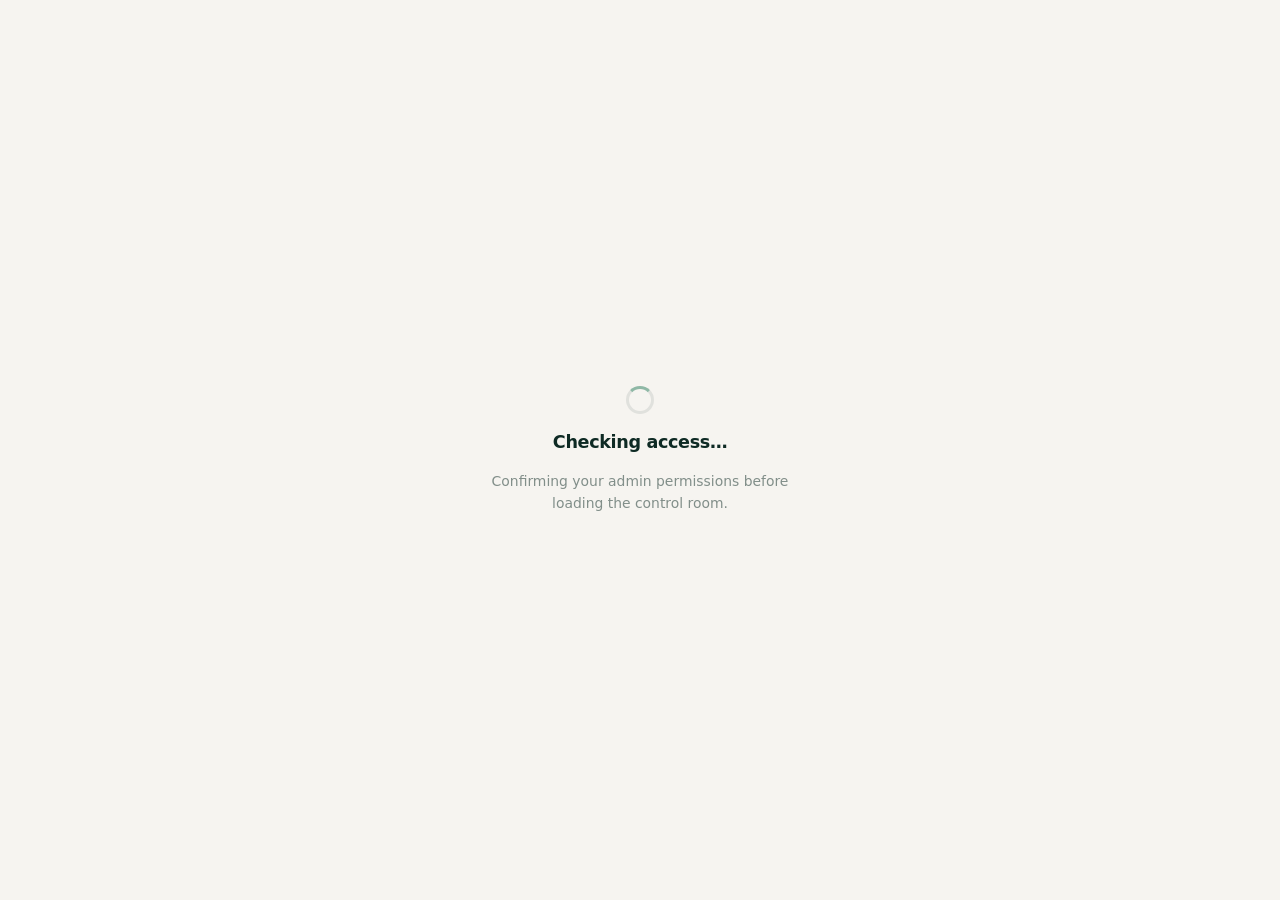
==== pages/admin.html @ 3459910d "Add files via upload" ====
<!DOCTYPE html>
<html lang="en">
<head>
<meta charset="UTF-8">
<meta name="viewport" content="width=device-width, initial-scale=1.0, viewport-fit=cover">
<title>Admin — Econovo Club</title>
<meta name="robots" content="noindex, nofollow">
<meta name="theme-color" content="#F4F7F2" id="themeColorMeta">

<link rel="preconnect" href="https://fonts.googleapis.com">
<link rel="preconnect" href="https://fonts.gstatic.com" crossorigin>
<link href="https://fonts.googleapis.com/css2?family=IBM+Plex+Mono:wght@400;500;600;700&family=IBM+Plex+Sans+Arabic:wght@400;500;600;700;800&display=swap" rel="stylesheet">

<link rel="stylesheet" href="../css/style.css">
<link rel="stylesheet" href="../css/components.css">
<script src="https://unpkg.com/lucide@latest"></script>
</head>
<body class="admin-body">

<style>
/* ══════════════════════════════════════════════
   ADMIN PORTAL — v1
   Extends the design tokens from style.css / components.css.
   Dials: VARIANCE 4 / MOTION 3 / DENSITY 5 — a control room,
   not a landing page. Clarity and speed of decision over flourish.
   ══════════════════════════════════════════════ */

:root {
    --nav-h: 60px;
    --side-w: 240px;
}

body.admin-body {
    font-family: var(--font);
    background: var(--bg-muted);
    color: var(--text);
    line-height: 1.6;
    -webkit-font-smoothing: antialiased;
}

/* ── Gate screens (loading / denied) ── */
.gate-screen {
    min-height: 100svh;
    display: flex; align-items: center; justify-content: center;
    flex-direction: column; gap: 14px; text-align: center; padding: 24px;
}
.gate-spinner {
    width: 28px; height: 28px; border: 3px solid var(--line);
    border-top-color: var(--sage); border-radius: 50%;
    animation: adminSpin .7s linear infinite;
}
@keyframes adminSpin { to { transform: rotate(360deg); } }
.gate-title { font-size: 1.1rem; font-weight: 800; letter-spacing: -.02em; }
.gate-sub { font-size: .87rem; color: var(--text-soft); max-width: 340px; }

/* ── Top bar ── */
.admin-topbar {
    position: fixed; top: 0; left: 0; right: 0; height: var(--nav-h);
    background: color-mix(in srgb, var(--bg) 90%, transparent);
    backdrop-filter: blur(18px) saturate(160%);
    -webkit-backdrop-filter: blur(18px) saturate(160%);
    border-bottom: 1px solid var(--line);
    display: flex; align-items: center; padding: 0 20px; gap: 16px;
    z-index: 500;
}
.admin-brand {
    display: flex; align-items: center; gap: 10px;
    font-weight: 800; font-size: .82rem; letter-spacing: .08em;
    text-transform: uppercase; color: var(--text); flex-shrink: 0;
}
.admin-brand img { width: 26px; height: 26px; border-radius: 6px; }
.admin-brand .tag {
    font-family: var(--font-mono); font-size: .58rem; font-weight: 700;
    background: var(--obsidian); color: var(--sage);
    padding: 2px 8px; border-radius: var(--r-pill); letter-spacing: .08em;
}
[data-theme="dark"] .admin-brand .tag { background: var(--sage); color: var(--obsidian); }

.admin-topbar-right { margin-left: auto; display: flex; align-items: center; gap: 8px; }
.back-to-site {
    font-size: .78rem; font-weight: 600; color: var(--text-soft);
    padding: 7px 13px; border: 1px solid var(--line); border-radius: var(--r-md);
    transition: background 150ms, border-color 150ms, color 150ms;
    display: inline-flex; align-items: center; gap: 6px;
}
.back-to-site:hover { background: var(--bg-raised); border-color: rgba(143,184,166,.4); color: var(--text); }
.back-to-site svg { width: 13px; height: 13px; }

.admin-who {
    display: flex; align-items: center; gap: 8px;
    font-size: .8rem; font-weight: 600; color: var(--text);
    padding: 5px 10px 5px 5px; border-radius: var(--r-pill);
    border: 1px solid var(--line);
}
.admin-who .av {
    width: 24px; height: 24px; border-radius: 50%;
    background: linear-gradient(135deg, var(--obsidian), #1a4035);
    color: var(--sage); display: flex; align-items: center; justify-content: center;
    font-size: .58rem; font-weight: 800; overflow: hidden; flex-shrink: 0;
}
.admin-who .av img { width: 100%; height: 100%; object-fit: cover; }

/* ── Layout ── */
.admin-shell {
    display: grid; grid-template-columns: var(--side-w) 1fr;
    min-height: 100vh; padding-top: var(--nav-h);
}
.admin-sidebar {
    position: sticky; top: var(--nav-h); height: calc(100vh - var(--nav-h));
    border-right: 1px solid var(--line);
    padding: 20px 12px; display: flex; flex-direction: column; gap: 2px;
    overflow-y: auto;
}
.admin-nav-label {
    font-family: var(--font-mono); font-size: .58rem; font-weight: 700;
    text-transform: uppercase; letter-spacing: .14em; color: var(--text-muted);
    padding: 14px 10px 6px;
}
.admin-nav-link {
    display: flex; align-items: center; gap: 10px;
    padding: 9px 10px; border-radius: var(--r-md);
    font-size: .84rem; font-weight: 500; color: var(--text-soft);
    cursor: pointer; transition: background 150ms, color 150ms; position: relative;
}
.admin-nav-link svg { width: 15px; height: 15px; flex-shrink: 0; stroke-width: 1.75; }
.admin-nav-link:hover { background: var(--bg-raised); color: var(--text); }
.admin-nav-link.active {
    background: linear-gradient(90deg, rgba(143,184,166,.18), rgba(143,184,166,.06));
    color: var(--obsidian); font-weight: 700;
    border: 1px solid rgba(143,184,166,.2);
}
[data-theme="dark"] .admin-nav-link.active { color: var(--sage); }
.admin-nav-link.active::before {
    content: ''; position: absolute; left: -1px; top: 4px; bottom: 4px;
    width: 3px; background: var(--sage); border-radius: 0 3px 3px 0;
}
.admin-nav-badge {
    margin-left: auto; background: #c94444; color: #fff;
    font-family: var(--font-mono); font-size: .58rem; font-weight: 700;
    padding: 1px 7px; border-radius: var(--r-pill); min-width: 18px; text-align: center;
}
.admin-nav-badge.zero { display: none; }

/* ── Main content ── */
.admin-main { padding: 28px 28px 60px; max-width: 1040px; }
.admin-view { display: none; }
.admin-view.active { display: block; animation: adminViewIn .2s ease-out; }
@keyframes adminViewIn { from { opacity: 0; transform: translateY(6px); } to { opacity: 1; transform: none; } }

.admin-hdr { margin-bottom: 22px; }
.admin-eyebrow {
    font-family: var(--font-mono); font-size: .6rem; font-weight: 700;
    text-transform: uppercase; letter-spacing: .14em; color: var(--sage);
    display: flex; align-items: center; gap: 8px; margin-bottom: 6px;
}
.admin-eyebrow::before { content: ''; width: 18px; height: 1.5px; background: var(--sage); border-radius: 2px; }
.admin-title { font-size: 1.5rem; font-weight: 800; letter-spacing: -.03em; margin-bottom: 4px; }
.admin-sub { font-size: .87rem; color: var(--text-soft); }

/* ── Stat cards ── */
.admin-stats-row {
    display: grid; grid-template-columns: repeat(4, 1fr); gap: 10px;
    margin-bottom: 24px;
}
.admin-stat-card {
    background: var(--bg-raised); border: 1px solid var(--line);
    border-radius: var(--r-lg); padding: 16px;
    box-shadow: var(--shadow-sm);
}
.admin-stat-num {
    font-family: var(--font-mono); font-size: 1.6rem; font-weight: 700;
    letter-spacing: -.03em; color: var(--text); line-height: 1;
}
.admin-stat-lbl {
    font-size: .72rem; color: var(--text-muted); margin-top: 6px;
    text-transform: uppercase; letter-spacing: .06em; font-weight: 600;
}

/* ── Member request cards ── */
.member-card {
    background: var(--bg-raised); border: 1px solid var(--line);
    border-radius: var(--r-lg); padding: 16px; margin-bottom: 10px;
    display: flex; align-items: center; gap: 14px;
    box-shadow: var(--shadow-sm);
    transition: box-shadow 200ms, border-color 200ms;
}
.member-card:hover { box-shadow: var(--shadow-md); border-color: rgba(143,184,166,.25); }
.member-av {
    width: 44px; height: 44px; border-radius: 12px; flex-shrink: 0;
    background: linear-gradient(135deg, var(--obsidian), #1a4035);
    color: var(--sage); display: flex; align-items: center; justify-content: center;
    font-size: .8rem; font-weight: 800; overflow: hidden;
}
.member-av img { width: 100%; height: 100%; object-fit: cover; }
.member-info { flex: 1; min-width: 0; }
.member-name { font-size: .92rem; font-weight: 700; letter-spacing: -.01em; }
.member-email { font-size: .76rem; color: var(--text-muted); font-family: var(--font-mono); }
.member-meta { font-size: .72rem; color: var(--text-soft); margin-top: 3px; }
.member-actions { display: flex; gap: 6px; flex-shrink: 0; }

.btn-approve, .btn-reject {
    display: inline-flex; align-items: center; gap: 5px;
    padding: 7px 14px; border-radius: var(--r-md);
    font-size: .78rem; font-weight: 700; cursor: pointer;
    transition: background 150ms, transform 150ms, box-shadow 150ms;
    border: 1px solid transparent;
}
.btn-approve svg, .btn-reject svg { width: 13px; height: 13px; }
.btn-approve { background: var(--obsidian); color: var(--sage); }
.btn-approve:hover { background: #0a1e1a; transform: translateY(-1px); box-shadow: 0 4px 14px rgba(14,42,36,.25); }
[data-theme="dark"] .btn-approve { background: var(--sage); color: var(--obsidian); }
.btn-reject { background: transparent; border-color: rgba(200,80,80,.3); color: #c94444; }
.btn-reject:hover { background: rgba(200,80,80,.07); }

.admin-empty {
    text-align: center; padding: 48px 20px;
    border: 1.5px dashed var(--line); border-radius: var(--r-lg);
    color: var(--text-muted); font-size: .86rem;
}
.admin-loading { display: flex; align-items: center; justify-content: center; gap: 10px; padding: 40px; color: var(--text-muted); font-size: .86rem; }

/* ── Composer for announcements/events ── */
.composer-panel {
    background: var(--bg-raised); border: 1px solid var(--line);
    border-radius: var(--r-lg); padding: 18px; margin-bottom: 22px;
    box-shadow: var(--shadow-sm);
}
.composer-panel-title { font-size: .95rem; font-weight: 700; margin-bottom: 14px; letter-spacing: -.01em; }
.form-row { margin-bottom: 12px; }
.form-row label {
    display: block; font-family: var(--font-mono); font-size: .6rem; font-weight: 700;
    text-transform: uppercase; letter-spacing: .1em; color: var(--text-muted); margin-bottom: 6px;
}
.form-row input, .form-row textarea, .form-row select {
    width: 100%; padding: 10px 13px; border: 1px solid var(--line);
    border-radius: var(--r-md); background: var(--bg-muted); color: var(--text);
    font-family: var(--font); font-size: .87rem; outline: none;
    transition: border-color 200ms, box-shadow 200ms, background 200ms;
}
.form-row input:focus, .form-row textarea:focus, .form-row select:focus {
    border-color: rgba(143,184,166,.5); background: var(--bg-raised);
    box-shadow: 0 0 0 3px rgba(143,184,166,.15);
}
.form-row textarea { resize: vertical; min-height: 90px; }
.form-grid-2 { display: grid; grid-template-columns: 1fr 1fr; gap: 12px; }
.form-actions { display: flex; justify-content: flex-end; gap: 8px; margin-top: 14px; }

.btn-publish-admin {
    display: inline-flex; align-items: center; gap: 7px;
    padding: 9px 20px; background: var(--obsidian); color: var(--sage);
    font-size: .84rem; font-weight: 700; border-radius: var(--r-md);
    border: none; cursor: pointer;
    transition: background 150ms, transform 150ms, box-shadow 150ms;
}
.btn-publish-admin:hover { background: #0a1e1a; transform: translateY(-1px); box-shadow: 0 6px 18px rgba(14,42,36,.25); }
[data-theme="dark"] .btn-publish-admin { background: var(--sage); color: var(--obsidian); }
.btn-publish-admin:disabled { opacity: .5; cursor: not-allowed; transform: none; box-shadow: none; }

/* ── List rows for existing announcements/events ── */
.admin-list-item {
    background: var(--bg-raised); border: 1px solid var(--line);
    border-radius: var(--r-lg); padding: 14px 16px; margin-bottom: 8px;
    display: flex; align-items: flex-start; gap: 12px;
}
.admin-list-body { flex: 1; min-width: 0; }
.admin-list-title { font-size: .88rem; font-weight: 700; margin-bottom: 3px; }
.admin-list-meta { font-size: .72rem; color: var(--text-muted); font-family: var(--font-mono); margin-bottom: 5px; }
.admin-list-text { font-size: .8rem; color: var(--text-soft); line-height: 1.5; }
.admin-list-actions { display: flex; gap: 4px; flex-shrink: 0; }
.icon-action-btn {
    width: 30px; height: 30px; border-radius: var(--r-md);
    display: flex; align-items: center; justify-content: center;
    background: none; border: 1px solid var(--line); color: var(--text-muted); cursor: pointer;
    transition: background 150ms, color 150ms, border-color 150ms;
}
.icon-action-btn:hover { background: var(--bg-muted); color: var(--text); }
.icon-action-btn.danger:hover { background: rgba(200,80,80,.08); color: #c94444; border-color: rgba(200,80,80,.3); }
.icon-action-btn svg { width: 13px; height: 13px; }
.status-pill {
    font-family: var(--font-mono); font-size: .58rem; font-weight: 700;
    padding: 2px 8px; border-radius: var(--r-pill); text-transform: uppercase; letter-spacing: .06em;
    flex-shrink: 0;
}
.status-pill.published { background: rgba(143,184,166,.15); color: var(--obsidian); border: 1px solid rgba(143,184,166,.25); }
[data-theme="dark"] .status-pill.published { color: var(--sage); }
.status-pill.draft { background: var(--bg-muted); color: var(--text-muted); border: 1px solid var(--line); }

/* ── Members table (all members view) ── */
.role-pill {
    font-family: var(--font-mono); font-size: .58rem; font-weight: 700;
    padding: 2px 8px; border-radius: var(--r-pill); text-transform: uppercase; letter-spacing: .06em;
}
.role-pill.admin { background: var(--obsidian); color: var(--sage); }
[data-theme="dark"] .role-pill.admin { background: var(--sage); color: var(--obsidian); }
.role-pill.member { background: var(--bg-muted); color: var(--text-soft); border: 1px solid var(--line); }

#toast {
    position: fixed; bottom: 24px; left: 50%; transform: translateX(-50%) translateY(12px);
    padding: 10px 20px; border-radius: 10px; font-size: .83rem; font-weight: 600;
    z-index: 9999; opacity: 0; transition: opacity .22s, transform .22s;
    pointer-events: none; max-width: 320px; text-align: center; color: #fff;
}

@media (max-width: 900px) {
    .admin-sidebar { display: none; }
    .admin-shell { grid-template-columns: 1fr; }
    .admin-stats-row { grid-template-columns: repeat(2, 1fr); }
    .form-grid-2 { grid-template-columns: 1fr; }
    .member-card { flex-wrap: wrap; }
}
</style>

<!-- ══════════════ GATE (shown until access is confirmed) ══════════════ -->
<div id="gate" class="gate-screen">
    <div class="gate-spinner"></div>
    <div class="gate-title">Checking access…</div>
    <div class="gate-sub">Confirming your admin permissions before loading the control room.</div>
</div>

<!-- ══════════════ ADMIN SHELL (hidden until gate passes) ══════════════ -->
<div id="adminApp" style="display:none;">

    <header class="admin-topbar">
        <div class="admin-brand">
            <img src="../assets/images/logo.png" alt="" onerror="this.style.display='none'">
            Econovo <span class="tag">ADMIN</span>
        </div>
        <div class="admin-topbar-right">
            <a href="../index.html" class="back-to-site">
                <svg viewBox="0 0 24 24" fill="none" stroke="currentColor" stroke-width="2"><path d="M19 12H5M12 19l-7-7 7-7"/></svg>
                Back to site
            </a>
            <div class="admin-who">
                <span class="av" id="whoAv">A</span>
                <span id="whoName">Admin</span>
            </div>
        </div>
    </header>

    <div class="admin-shell">
        <aside class="admin-sidebar">
            <div class="admin-nav-label">Moderation</div>
            <div class="admin-nav-link active" data-view="pending">
                <svg viewBox="0 0 24 24" fill="none" stroke="currentColor" stroke-width="1.75"><circle cx="12" cy="8" r="5"/><path d="M20 21a8 8 0 0 0-16 0"/></svg>
                Pending Members
                <span class="admin-nav-badge zero" id="pendingBadge">0</span>
            </div>
            <div class="admin-nav-link" data-view="members">
                <svg viewBox="0 0 24 24" fill="none" stroke="currentColor" stroke-width="1.75"><path d="M17 21v-2a4 4 0 0 0-4-4H5a4 4 0 0 0-4 4v2"/><circle cx="9" cy="7" r="4"/><path d="M23 21v-2a4 4 0 0 0-3-3.87M16 3.13a4 4 0 0 1 0 7.75"/></svg>
                All Members
            </div>

            <div class="admin-nav-label">Content</div>
            <div class="admin-nav-link" data-view="announcements">
                <svg viewBox="0 0 24 24" fill="none" stroke="currentColor" stroke-width="1.75"><path d="M3 11l18-5v12L3 14v-3z"/><path d="M11.6 16.8a3 3 0 1 1-5.8-1.6"/></svg>
                Announcements
            </div>
            <div class="admin-nav-link" data-view="events">
                <svg viewBox="0 0 24 24" fill="none" stroke="currentColor" stroke-width="1.75"><rect x="3" y="4" width="18" height="18" rx="2"/><path d="M16 2v4M8 2v4M3 10h18"/></svg>
                Events
            </div>

            <div class="admin-nav-label">System</div>
            <div class="admin-nav-link" data-view="log">
                <svg viewBox="0 0 24 24" fill="none" stroke="currentColor" stroke-width="1.75"><path d="M12 8v4l3 3"/><circle cx="12" cy="12" r="9"/></svg>
                Activity Log
            </div>
        </aside>

        <main class="admin-main">

            <!-- ═══ PENDING MEMBERS ═══ -->
            <section class="admin-view active" id="view-pending">
                <div class="admin-hdr">
                    <div class="admin-eyebrow">Moderation Queue</div>
                    <h1 class="admin-title">Pending Members</h1>
                    <p class="admin-sub">New sign-ups wait here until approved. Rejected accounts are signed out and cannot access the dashboard.</p>
                </div>
                <div id="pendingList"><div class="admin-loading">Loading…</div></div>
            </section>

            <!-- ═══ ALL MEMBERS ═══ -->
            <section class="admin-view" id="view-members">
                <div class="admin-hdr">
                    <div class="admin-eyebrow">Directory</div>
                    <h1 class="admin-title">All Members</h1>
                    <p class="admin-sub">Every approved member of Econovo Club.</p>
                </div>
                <div class="admin-stats-row" id="memberStats"></div>
                <div id="membersList"><div class="admin-loading">Loading…</div></div>
            </section>

            <!-- ═══ ANNOUNCEMENTS ═══ -->
            <section class="admin-view" id="view-announcements">
                <div class="admin-hdr">
                    <div class="admin-eyebrow">Publish</div>
                    <h1 class="admin-title">Announcements</h1>
                    <p class="admin-sub">Published announcements appear immediately in every member's dashboard.</p>
                </div>

                <div class="composer-panel">
                    <div class="composer-panel-title">New announcement</div>
                    <div class="form-row">
                        <label>Title</label>
                        <input type="text" id="annTitle" placeholder="e.g. Applications open for Fall workshops">
                    </div>
                    <div class="form-row">
                        <label>Body</label>
                        <textarea id="annBody" placeholder="Write the announcement…"></textarea>
                    </div>
                    <div class="form-grid-2">
                        <div class="form-row">
                            <label>Date label <span style="opacity:.6">(optional, e.g. "Aug 12")</span></label>
                            <input type="text" id="annDateLabel" placeholder="Aug 12">
                        </div>
                        <div class="form-row">
                            <label>Status</label>
                            <select id="annPublished">
                                <option value="true">Published — visible now</option>
                                <option value="false">Draft — hidden</option>
                            </select>
                        </div>
                    </div>
                    <div class="form-actions">
                        <button class="btn-publish-admin" id="btnPublishAnn">
                            <svg viewBox="0 0 24 24" width="14" height="14" fill="none" stroke="currentColor" stroke-width="2"><path d="M22 2 11 13M22 2l-7 20-4-9-9-4 20-7z"/></svg>
                            Publish
                        </button>
                    </div>
                </div>

                <div id="annList"><div class="admin-loading">Loading…</div></div>
            </section>

            <!-- ═══ EVENTS ═══ -->
            <section class="admin-view" id="view-events">
                <div class="admin-hdr">
                    <div class="admin-eyebrow">Publish</div>
                    <h1 class="admin-title">Events</h1>
                    <p class="admin-sub">Upcoming events appear on the dashboard and in the events widget automatically.</p>
                </div>

                <div class="composer-panel">
                    <div class="composer-panel-title">New event</div>
                    <div class="form-row">
                        <label>Title</label>
                        <input type="text" id="evTitle" placeholder="e.g. FinTech Speaker Night">
                    </div>
                    <div class="form-row">
                        <label>Description</label>
                        <textarea id="evDesc" placeholder="What is this event about?"></textarea>
                    </div>
                    <div class="form-grid-2">
                        <div class="form-row">
                            <label>Date &amp; time</label>
                            <input type="datetime-local" id="evDate">
                        </div>
                        <div class="form-row">
                            <label>Tag <span style="opacity:.6">(optional)</span></label>
                            <input type="text" id="evTag" placeholder="Workshop / Social / Talk">
                        </div>
                    </div>
                    <div class="form-actions">
                        <button class="btn-publish-admin" id="btnPublishEv">
                            <svg viewBox="0 0 24 24" width="14" height="14" fill="none" stroke="currentColor" stroke-width="2"><path d="M22 2 11 13M22 2l-7 20-4-9-9-4 20-7z"/></svg>
                            Publish
                        </button>
                    </div>
                </div>

                <div id="evList"><div class="admin-loading">Loading…</div></div>
            </section>

            <!-- ═══ ACTIVITY LOG ═══ -->
            <section class="admin-view" id="view-log">
                <div class="admin-hdr">
                    <div class="admin-eyebrow">Audit Trail</div>
                    <h1 class="admin-title">Activity Log</h1>
                    <p class="admin-sub">Every moderation action, who did it, and when.</p>
                </div>
                <div id="logList"><div class="admin-loading">Loading…</div></div>
            </section>

        </main>
    </div>
</div>

<div id="toast"></div>

<script src="../js/auth.js"></script>
<script src="../js/admin.js"></script>
</body>
</html>
---- css/style.css ----
/* ==========================================================================
   ECONOVO — style.css  v4
   Academic → Professional. Deep forest editorial with sage precision.
   Philosophy: whitespace earns meaning, typography commands hierarchy,
   elevation is tinted to the brand hue, motion follows spring physics.
   ========================================================================== */

:root {
    /* ── Brand palette (Brand Book exact) ── */
    --obsidian:    #0E2A24;
    --obsidian-2:  #163a32;
    --obsidian-3:  #0a1f1a;
    --ink:         #1F1F1F;
    --sage:        #8FB8A6;
    --sage-light:  #b8d4c8;
    --sage-dark:   #6a9e89;
    --sage-dim:    rgba(143,184,166,.10);
    --sage-glow:   rgba(143,184,166,.15);
    --chalk:       #F4F7F2;
    --chalk-2:     #F6F4F0;
    --white:       #FFFFFF;

    /* ── Semantic tokens ── */
    --bg:          var(--chalk);
    --bg-raised:   var(--white);
    --bg-muted:    var(--chalk-2);
    --bg-sunken:   var(--chalk-2);
    --text:        var(--obsidian);
    --text-soft:   rgba(14,42,36,.50);
    --text-muted:  rgba(14,42,36,.34);
    --line:        rgba(14,42,36,.09);
    --rule:        rgba(14,42,36,.09);
    --accent:      var(--sage);
    --brand:       var(--obsidian);
    --brand-dark:  var(--obsidian);

    /* Legacy aliases */
    --color-obsidian:  var(--obsidian);
    --color-sage:      var(--sage);
    --color-ink:       var(--ink);
    --color-ink-soft:  var(--text-soft);
    --color-line:      var(--line);
    --color-sage-dim:  var(--sage-dim);
    --brand-accent:    var(--sage);
    --gradient-primary: linear-gradient(155deg, var(--obsidian) 0%, #163a32 100%);
    --gradient-sage:    linear-gradient(135deg, var(--sage) 0%, var(--sage-light) 100%);

    /* ── Elevation — tinted to obsidian-green (not raw black) ── */
    --shadow-sm:    0 1px 3px rgba(14,42,36,.05), 0 1px 2px rgba(14,42,36,.03);
    --shadow-md:    0 4px 16px rgba(14,42,36,.07), 0 1px 4px rgba(14,42,36,.04);
    --shadow-hover: 0 10px 32px rgba(14,42,36,.10), 0 4px 10px rgba(14,42,36,.05);
    --shadow-lg:    0 20px 60px rgba(14,42,36,.12), 0 8px 20px rgba(14,42,36,.06);

    /* ── Type ── */
    --font-sans:    'Host Grotesk', system-ui, sans-serif;
    --font-ar:      'IBM Plex Sans Arabic', system-ui, sans-serif;
    --font-mono:    'IBM Plex Mono', ui-monospace, monospace;
    --font:         var(--font-sans);
    --font-current: var(--font-sans);

    /* ── Spacing (8-pt grid) ── */
    --s1:  .5rem;
    --s2:  1rem;
    --s3:  1.5rem;
    --s4:  2rem;
    --s5:  3rem;
    --s6:  4rem;
    --s7:  6rem;
    --s8:  8rem;

    --sp-4:.25rem; --sp-6:.375rem; --sp-8:var(--s1); --sp-12:.75rem;
    --sp-16:var(--s2); --sp-20:1.25rem; --sp-24:var(--s3);
    --sp-32:var(--s4); --sp-48:var(--s5); --sp-64:var(--s6);
    --sp-96:var(--s7); --sp-128:var(--s8);

    /* ── Motion — spring-physics easing (not generic ease-in-out) ── */
    --ease:         cubic-bezier(.4,0,.2,1);
    --ease-out:     cubic-bezier(0.16, 1, 0.3, 1);      /* fast-out spring */
    --ease-in:      cubic-bezier(.4,0,1,1);
    --ease-bounce:  cubic-bezier(.68,-.4,.27,1.35);
    --ease-spring:  cubic-bezier(.175,.885,.32,1.275);
    --t-fast:       150ms var(--ease-out);
    --t-base:       250ms var(--ease-out);
    --t-slow:       480ms var(--ease-out);
    --t-slower:     680ms var(--ease-out);

    /* ── Radius — consistent scale ── */
    --r-sm:   4px;
    --r-md:   8px;
    --r-lg:   12px;
    --r-xl:   16px;
    --r-pill: 9999px;
}

/* ── Dark mode ── */
[data-theme="dark"] {
    --bg:        #0e0e0e;
    --bg-raised: #161616;
    --bg-muted:  #121212;
    --bg-sunken: #101010;
    --text:      #E8EFE9;
    --text-soft: rgba(232,239,233,.52);
    --text-muted:rgba(232,239,233,.28);
    --line:      rgba(232,239,233,.08);
    --rule:      rgba(232,239,233,.08);
    --brand:     #0e0e0e;
    --brand-dark: #0e0e0e;
    --obsidian:  #0e0e0e;
    --obsidian-2:#0E2A24;
    --sage-dim:  rgba(143,184,166,.08);
    --sage-glow: rgba(143,184,166,.10);
    --gradient-primary: linear-gradient(155deg, #111 0%, #0E2A24 100%);
    --shadow-sm:    0 1px 3px rgba(0,0,0,.28), 0 1px 2px rgba(0,0,0,.18);
    --shadow-md:    0 4px 16px rgba(0,0,0,.34), 0 1px 4px rgba(0,0,0,.20);
    --shadow-hover: 0 10px 32px rgba(0,0,0,.42), 0 4px 10px rgba(0,0,0,.24);
    --shadow-lg:    0 20px 60px rgba(0,0,0,.50), 0 8px 20px rgba(0,0,0,.28);
}

/* ── Language ── */
[lang="en"] { --font: var(--font-sans); --font-current: var(--font-sans); direction: ltr; }
[lang="ar"] { --font: var(--font-ar);   --font-current: var(--font-ar);   direction: rtl; }

/* ── Reset ── */
*, *::before, *::after { box-sizing: border-box; margin: 0; padding: 0; }
html { scroll-behavior: smooth; font-size: 16px; }
body {
    font-family: var(--font);
    background: var(--bg);
    color: var(--text);
    line-height: 1.65;
    overflow-x: hidden;
    -webkit-font-smoothing: antialiased;
    -moz-osx-font-smoothing: grayscale;
    -webkit-tap-highlight-color: transparent;
    transition: background var(--t-base), color var(--t-base);
}
h1,h2,h3,h4,h5,h6 {
    line-height: 1.08;
    font-weight: 800;
    letter-spacing: -.03em;
    color: var(--text);
}
p { font-size: 1.0625rem; color: var(--text-soft); line-height: 1.72; }
a { text-decoration: none; color: inherit; transition: color var(--t-fast); }
ul, ol { list-style: none; }
button { border: none; background: none; font-family: inherit; cursor: pointer; color: inherit; }
img { max-width: 100%; display: block; }
::selection { background: var(--sage); color: var(--obsidian); }

/* ── Mono ── */
.mono, .stat-value, .eyebrow, .ledger-num {
    font-family: var(--font-mono);
    font-feature-settings: "tnum" 1;
}

/* ── Scrollbar — thin brand-tinted ── */
::-webkit-scrollbar { width: 5px; }
::-webkit-scrollbar-track { background: transparent; }
::-webkit-scrollbar-thumb { background: var(--line); border-radius: 4px; }
::-webkit-scrollbar-thumb:hover { background: rgba(143,184,166,.35); }

/* ════════════════════════════════════════════
   REVEAL SYSTEM — scroll-triggered entrances
   Spring physics, purposeful, brand-aligned.
   - fade + lift: content entering from below
   - fade only: subtle sections
   - stagger: grids of cards/items
   ════════════════════════════════════════════ */

/* Section header reveal */
.section-header.reveal {
    transform: translateY(22px);
    transition: opacity .6s var(--ease-out), transform .6s var(--ease-out), clip-path .7s var(--ease-out);
}

/* Fade only */
.reveal-fade {
    opacity: 0;
    transition: opacity .6s var(--ease-out);
}
.reveal-fade.active { opacity: 1; }

.delay-100 { transition-delay: .08s; }
.delay-200 { transition-delay: .16s; }
.delay-300 { transition-delay: .24s; }
.delay-400 { transition-delay: .32s; }

/* will-reveal */
.will-reveal {
    opacity: 0;
    transform: translateY(12px);
    transition: opacity .52s var(--ease-out), transform .52s var(--ease-out);
}
.will-reveal.revealed {
    opacity: 1;
    transform: translateY(0);
}

/* Stagger items */
.stagger-item {
    opacity: 0;
    transform: translateY(14px);
}
.stagger-item.in {
    opacity: 1;
    transform: translateY(0);
    transition: opacity .48s var(--ease-out), transform .48s var(--ease-out);
}

/* Safety net */
body:not(.js-ready) .reveal,
body:not(.js-ready) .will-reveal { animation: forceReveal 0s 2s forwards; }
@keyframes forceReveal { to { opacity: 1; transform: none; } }

/* ── Focus ── */
a:focus-visible, button:focus-visible,
input:focus-visible, select:focus-visible, textarea:focus-visible {
    outline: 2px solid var(--sage);
    outline-offset: 3px;
    border-radius: 3px;
}

/* ── Cursor glow (hero) ── */
.hero-cursor-glow {
    position: absolute;
    width: 400px; height: 400px;
    border-radius: 50%;
    background: radial-gradient(circle, rgba(143,184,166,.16) 0%, transparent 70%);
    pointer-events: none;
    z-index: 0;
    opacity: 0;
    will-change: transform;
    transition: opacity .4s ease;
}

/* ── Trust bar keyframe ── */
@keyframes trustScroll {
    from { transform: translateX(0); }
    to   { transform: translateX(-50%); }
}

/* ── Clip-path reveal base ── */
.reveal {
    opacity: 0;
    transform: translateY(16px);
    clip-path: inset(0 0 100% 0);
    transition: opacity .65s var(--ease-out), transform .65s var(--ease-out), clip-path .7s var(--ease-out);
}
.reveal.active {
    opacity: 1;
    transform: translateY(0);
    clip-path: inset(0 0 0% 0);
}

/* ── Reduced motion ── */
@media (prefers-reduced-motion: reduce) {
    *, *::before, *::after {
        animation-duration: .001ms !important;
        transition-duration: .001ms !important;
        scroll-behavior: auto !important;
    }
    .stagger-item, .reveal, .will-reveal, .reveal-fade { opacity: 1 !important; transform: none !important; clip-path: none !important; }
    .hero-cursor-glow { display: none; }
}

/* ── Utilities ── */
.mb-8  { margin-bottom: var(--s1); }
.mb-16 { margin-bottom: var(--s2); }
.mb-24 { margin-bottom: var(--s3); }
.mb-32 { margin-bottom: var(--s4); }
.btn:active { transform: scale(.97); }
---- css/components.css ----
/* ==========================================================================
   ECONOVO — components.css
   Editorial precision: borders over shadows, whitespace over decoration.
   Animations: purposeful micro-interactions tied to brand identity.
   ========================================================================== */

/* ── Layout ── */
.container {
    width: 100%;
    max-width: 1160px;
    margin: 0 auto;
    padding: 0 var(--s4);
}
.section { padding: var(--s8) 0; position: relative; }
.text-center { text-align: center; }

/* ── Eyebrow ── */
.eyebrow {
    display: inline-block;
    font-family: var(--font-mono);
    font-size: .72rem;
    font-weight: 600;
    text-transform: uppercase;
    letter-spacing: .16em;
    color: var(--sage);
    margin-bottom: var(--s2);
    position: relative;
}

/* ── Section header ── */
.section-header {
    max-width: 580px;
    margin: 0 auto var(--s7);
    text-align: center;
}
.section-header .eyebrow {
    display: inline-flex;
    align-items: center;
    gap: 10px;
    margin-bottom: var(--s3);
}
/* Rule lines either side of eyebrow */
.section-header .eyebrow::before,
.section-header .eyebrow::after {
    content: '';
    display: block;
    width: 28px; height: 1px;
    background: var(--sage);
    flex-shrink: 0;
}
.section-title {
    font-size: clamp(2rem, 4vw, 2.9rem);
    color: var(--text);
    margin-bottom: var(--s2);
    letter-spacing: -.04em;
    line-height: 1.05;
}
.section-header p { font-size: 1.0625rem; line-height: 1.7; }

/* ── Scroll progress — single 2px sage line ── */
.scroll-progress {
    position: fixed; top: 0; left: 0;
    height: 2px; width: 0%;
    background: linear-gradient(90deg, var(--sage-dark), var(--sage), var(--sage-light));
    z-index: 1100;
    transition: width .08s linear;
    transform-origin: left;
}
[lang="ar"] .scroll-progress { left: auto; right: 0; transform-origin: right; }

/* ═══════════════════════════════════════
   NAVBAR — frosted glass, spring transitions
   ═══════════════════════════════════════ */
.navbar {
    position: fixed; top: 0; left: 0; width: 100%;
    z-index: 1000;
    padding: 18px 0;
    /* Frosted glass — web approximation */
    background: color-mix(in srgb, var(--bg) 88%, transparent);
    backdrop-filter: blur(20px) saturate(160%);
    -webkit-backdrop-filter: blur(20px) saturate(160%);
    border-bottom: 1px solid transparent;
    transition: padding var(--t-base), border-color var(--t-base),
                background var(--t-base), box-shadow var(--t-base);
}
.navbar.scrolled {
    padding: 12px 0;
    border-bottom-color: var(--line);
    box-shadow: 0 1px 0 var(--line), var(--shadow-sm);
}
.nav-container {
    display: flex;
    justify-content: space-between;
    align-items: center;
    gap: var(--s3);
}

/* Brand */
.brand {
    display: flex;
    align-items: center;
    gap: 12px;
    font-size: .95rem;
    font-weight: 800;
    letter-spacing: .08em;
    text-transform: uppercase;
    color: var(--text);
    flex-shrink: 0;
    transition: opacity var(--t-fast);
}
.brand:hover { opacity: .78; }
.brand small {
    display: block;
    font-size: .56rem;
    font-weight: 500;
    letter-spacing: .14em;
    text-transform: uppercase;
    color: var(--text-muted);
    line-height: 1.3;
}
.logo-img {
    width: 32px; height: 32px;
    object-fit: contain;
    flex-shrink: 0;
    border-radius: 6px;
    transition: transform var(--t-base) var(--ease-spring);
}
.brand:hover .logo-img { transform: rotate(-6deg) scale(1.05); }

/* Nav links */
.nav-links {
    display: flex;
    gap: 2px;
    align-items: center;
}
.nav-link {
    font-size: .83rem;
    font-weight: 500;
    color: var(--text-soft);
    letter-spacing: .01em;
    transition: color var(--t-fast), background var(--t-fast);
    position: relative;
    padding: 6px 12px;
    border-radius: var(--r-md);
}
.nav-link::after {
    content: '';
    position: absolute; bottom: 2px; left: 12px; right: 12px;
    height: 1.5px;
    background: var(--sage);
    transform: scaleX(0);
    transform-origin: left;
    transition: transform var(--t-base) var(--ease-spring);
    border-radius: 1px;
}
.nav-link:hover { color: var(--text); background: var(--sage-dim); }
.nav-link:hover::after { transform: scaleX(1); }
[lang="ar"] .nav-link::after { left: 12px; right: 12px; transform-origin: right; }

.nav-actions { display: flex; align-items: center; gap: 8px; }

/* Icon button */
.icon-btn {
    display: inline-flex; align-items: center; justify-content: center;
    width: 34px; height: 34px;
    border-radius: var(--r-md);
    background: transparent;
    border: 1px solid var(--line);
    color: var(--text-soft);
    transition: background var(--t-fast), color var(--t-fast),
                border-color var(--t-fast), transform var(--t-fast);
}
.icon-btn:hover {
    background: var(--bg-muted);
    color: var(--text);
    border-color: rgba(143,184,166,.4);
    transform: scale(1.04);
}
.icon-btn:active { transform: scale(.95); }
.icon-btn svg, .icon-btn i { width: 15px; height: 15px; }

/* Language button */
.lang-btn {
    padding: 6px 13px;
    border-radius: var(--r-md);
    background: transparent;
    border: 1px solid var(--line);
    font-weight: 600;
    font-size: .76rem;
    color: var(--text-soft);
    transition: background var(--t-fast), color var(--t-fast),
                border-color var(--t-fast), transform var(--t-fast);
    letter-spacing: .04em;
}
.lang-btn:hover {
    background: var(--bg-muted);
    color: var(--text);
    border-color: rgba(143,184,166,.4);
    transform: scale(1.02);
}

.nav-toggle { display: none; }

/* ═══════════════════════════════════════
   BUTTONS — spring lift, brand-tinted shadows
   ═══════════════════════════════════════ */
.btn {
    display: inline-flex;
    align-items: center;
    justify-content: center;
    gap: var(--s1);
    padding: 12px 24px;
    /* Signature asymmetric radius — editorial, not generic pill */
    border-radius: 2px 2px 10px 10px;
    font-weight: 700;
    font-size: .875rem;
    font-family: var(--font);
    letter-spacing: .025em;
    transition: background 220ms var(--ease-out),
                color 220ms var(--ease-out),
                border-color 220ms var(--ease-out),
                box-shadow 280ms var(--ease-out),
                transform 300ms var(--ease-out);
    white-space: nowrap;
    position: relative;
    cursor: pointer;
    overflow: hidden;
}

/* Shine sweep on hover */
.btn::before {
    content: '';
    position: absolute; top: 0; left: -100%;
    width: 55%; height: 100%;
    background: linear-gradient(90deg, transparent, rgba(255,255,255,.08), transparent);
    transition: left .5s ease;
    pointer-events: none;
}
.btn:hover::before { left: 160%; }

/* Arrow icon in btn */
.btn svg {
    transition: transform 300ms var(--ease-out);
    flex-shrink: 0;
}
.btn:hover svg { transform: translateX(3px); }
[lang="ar"] .btn:hover svg { transform: translateX(-3px); }

/* Primary — Obsidian fill, sage text for contrast */
.btn-primary {
    background: var(--obsidian);
    color: var(--sage);
    border: 1.5px solid transparent;
}
.btn-primary:hover {
    background: var(--obsidian-2);
    box-shadow: 0 8px 24px rgba(14,42,36,.22), 0 2px 6px rgba(14,42,36,.12);
    transform: translateY(-2px);
}
.btn-primary:active { transform: translateY(0) scale(.98); box-shadow: none; }
[data-theme="dark"] .btn-primary { background: var(--sage); color: var(--obsidian); }
[data-theme="dark"] .btn-primary:hover {
    background: var(--sage-light);
    box-shadow: 0 8px 24px rgba(143,184,166,.22);
}

/* Outline */
.btn-outline {
    background: transparent;
    border: 1.5px solid var(--line);
    color: var(--text-soft);
    border-radius: 2px 2px 10px 10px;
}
.btn-outline:hover {
    border-color: rgba(143,184,166,.5);
    color: var(--obsidian);
    background: var(--sage-dim);
    transform: translateY(-2px);
}
.btn-outline:active { transform: translateY(0) scale(.98); }

/* Secondary — sage fill */
.btn-secondary {
    background: var(--sage);
    color: var(--obsidian);
    border: 1.5px solid transparent;
    font-weight: 700;
}
.btn-secondary:hover {
    background: var(--sage-light);
    box-shadow: 0 8px 24px rgba(143,184,166,.28);
    transform: translateY(-2px);
}
.btn-secondary:active { transform: translateY(0) scale(.98); }

.btn-sm { padding: 8px 16px; font-size: .8rem; }

/* ═══════════════════════════════════════
   CARDS — brand-tinted elevation
   ═══════════════════════════════════════ */
.card {
    background: var(--bg-raised);
    border-radius: var(--r-lg);
    border: 1px solid var(--line);
    box-shadow: var(--shadow-sm);
    transition: border-color 220ms var(--ease-out),
                box-shadow 280ms var(--ease-out),
                transform 280ms var(--ease-out);
}
.card:hover {
    border-color: rgba(143,184,166,.35);
    box-shadow: var(--shadow-hover);
    transform: translateY(-3px);
}

/* Icon tile */
.icon-tile {
    width: 42px; height: 42px;
    background: var(--sage-dim);
    border-radius: 10px;
    display: flex; align-items: center; justify-content: center;
    color: var(--obsidian);
    margin-bottom: var(--s3);
    transition: background var(--t-base) var(--ease-out),
                color var(--t-fast),
                transform var(--t-base) var(--ease-spring);
    flex-shrink: 0;
}
[data-theme="dark"] .icon-tile { color: var(--sage); }
.card:hover .icon-tile {
    background: rgba(143,184,166,.22);
    color: var(--obsidian);
    transform: scale(1.08) rotate(-2deg);
}

/* ═══════════════════════════════════════
   FLOATING ELEMENTS
   ═══════════════════════════════════════ */
.floating-badge {
    position: absolute; bottom: 20px; left: -20px;
    background: var(--bg-raised);
    padding: var(--s2) var(--s3);
    border-radius: var(--r-lg);
    display: flex; align-items: center; gap: var(--s2);
    border: 1px solid var(--line);
    z-index: 10;
    box-shadow: var(--shadow-md);
    /* Gentle float animation */
    animation: floatBadge 4s ease-in-out infinite;
}
.floating-badge .icon-wrap {
    width: 34px; height: 34px;
    background: var(--sage-dim);
    border-radius: 50%;
    display: flex; align-items: center; justify-content: center;
    color: var(--obsidian);
    flex-shrink: 0;
    transition: background var(--t-base);
}
.floating-badge:hover .icon-wrap { background: var(--sage); }
[data-theme="dark"] .floating-badge .icon-wrap { color: var(--sage); }

.floating-tag {
    position: absolute; top: -14px; right: -10px;
    background: var(--obsidian);
    color: var(--sage);
    padding: 7px 14px;
    border-radius: var(--r-pill);
    font-weight: 700; font-size: .75rem;
    display: flex; align-items: center; gap: 6px;
    z-index: 10;
    letter-spacing: .03em;
    /* Gentle float — opposite phase */
    animation: floatTag 4s ease-in-out infinite;
    animation-delay: -2s;
}

@keyframes floatBadge {
    0%, 100% { transform: translateY(0); }
    50% { transform: translateY(-6px); }
}
@keyframes floatTag {
    0%, 100% { transform: translateY(0) rotate(-1deg); }
    50% { transform: translateY(-5px) rotate(1deg); }
}

@media (prefers-reduced-motion: reduce) {
    .floating-badge, .floating-tag { animation: none; }
}

/* ═══════════════════════════════════════
   AVATARS
   ═══════════════════════════════════════ */
.avatar-circle {
    width: 72px; height: 72px;
    border-radius: 16px;          /* rounded square instead of circle — more editorial */
    margin: 0 auto var(--s2);
    display: flex; align-items: center; justify-content: center;
    font-family: var(--font-mono);
    font-weight: 700; font-size: 1.1rem;
    color: var(--obsidian);
    background: var(--gradient-sage);
    border: 2px solid var(--bg-raised);
    outline: 1px solid rgba(143,184,166,.2);
    flex-shrink: 0;
    transition: transform var(--t-base) var(--ease-spring),
                box-shadow var(--t-base);
}
.team-card:hover .avatar-circle {
    transform: scale(1.06) translateY(-2px);
    box-shadow: 0 8px 22px rgba(143,184,166,.28);
}

/* ═══════════════════════════════════════
   PILL
   ═══════════════════════════════════════ */
.pill {
    display: inline-flex; align-items: center; gap: 5px;
    font-size: .72rem; font-weight: 700;
    padding: 3px 9px;
    border-radius: var(--r-pill);
}
.pill-open {
    background: var(--sage-dim);
    color: var(--obsidian);
    border: 1px solid rgba(143,184,166,.3);
}
[data-theme="dark"] .pill-open { color: var(--sage); }
.pill-open::before {
    content: '';
    width: 5px; height: 5px;
    border-radius: 50%;
    background: #5dbd7e;
    /* Pulse dot */
    animation: pulseDot 2.5s ease-in-out infinite;
}
@keyframes pulseDot {
    0%, 100% { opacity: 1; transform: scale(1); }
    50% { opacity: .5; transform: scale(.75); }
}

/* ═══════════════════════════════════════
   FAQ — accordion with smooth height
   ═══════════════════════════════════════ */
.faq-item {
    border-bottom: 1px solid var(--line);
    transition: background var(--t-fast);
    border-radius: 0;
}
.faq-item:first-child { border-top: 1px solid var(--line); }
.faq-question {
    width: 100%;
    padding: var(--s3) 0;
    display: flex;
    justify-content: space-between;
    align-items: center;
    gap: var(--s2);
    font-size: .975rem;
    font-weight: 600;
    color: var(--text);
    text-align: left;
    transition: color var(--t-fast);
    letter-spacing: -.01em;
}
[lang="ar"] .faq-question { text-align: right; }
.faq-question:hover { color: var(--obsidian); }
.faq-item.active .faq-question { color: var(--obsidian); }
.faq-icon {
    flex-shrink: 0;
    color: var(--text-muted);
    transition: transform 280ms var(--ease-spring), color var(--t-fast);
}
.faq-item.active .faq-icon { transform: rotate(180deg); color: var(--sage); }
.faq-answer {
    padding: 0; height: 0;
    overflow: hidden; opacity: 0;
    transition: opacity 220ms var(--ease-out),
                padding-bottom 220ms var(--ease-out),
                height 220ms var(--ease-out);
}
.faq-item.active .faq-answer {
    padding-bottom: var(--s3);
    opacity: 1;
    height: auto;
}

/* ═══════════════════════════════════════
   MOBILE STICKY JOIN
   ═══════════════════════════════════════ */
.mobile-join {
    display: none;
    position: fixed;
    left: 50%; z-index: 1200;
    width: calc(100% - 32px);
    max-width: 360px;
    bottom: calc(16px + env(safe-area-inset-bottom, 0px));
    transform: translateX(-50%);
    transition: transform var(--t-base) var(--ease-spring), opacity var(--t-base);
    opacity: 1;
}
.mobile-join.is-hidden {
    transform: translateX(-50%) translateY(120%);
    opacity: 0;
    pointer-events: none;
}
.mobile-join .btn {
    width: 100%;
    box-shadow: 0 6px 24px rgba(14,42,36,.25);
    border-radius: var(--r-md);
}

/* ═══════════════════════════════════════
   MOBILE SIDE MENU
   ═══════════════════════════════════════ */
.mobile-menu-overlay {
    position: fixed; inset: 0;
    background: rgba(7,21,18,.6);
    z-index: 1300;
    opacity: 0;
    pointer-events: none;
    transition: opacity var(--t-base);
    backdrop-filter: blur(2px);
}
.mobile-menu-overlay.open { opacity: 1; pointer-events: auto; }

.mobile-menu {
    position: fixed; top: 0; right: -300px;
    width: 280px; height: 100%;
    background: color-mix(in srgb, var(--bg-raised) 96%, transparent);
    backdrop-filter: blur(20px) saturate(160%);
    -webkit-backdrop-filter: blur(20px) saturate(160%);
    z-index: 1400;
    padding: var(--s4) var(--s3);
    transition: right var(--t-slow) var(--ease-out);
    display: flex; flex-direction: column; gap: var(--s4);
    border-left: 1px solid var(--line);
    box-shadow: -8px 0 32px rgba(14,42,36,.08);
}
[lang="ar"] .mobile-menu {
    right: auto; left: -300px;
    transition: left var(--t-slow) var(--ease-out);
    border-left: none; border-right: 1px solid var(--line);
}
.mobile-menu.open { right: 0; }
[lang="ar"] .mobile-menu.open { left: 0; }

/* Staggered menu items */
.mobile-menu .nav-link {
    font-size: 1rem; padding: var(--s1) 0;
    display: block; color: var(--text-soft);
    transform: translateX(12px);
    opacity: 0;
    transition: color var(--t-fast), transform var(--t-base) var(--ease-out),
                opacity var(--t-base) var(--ease-out);
}
[lang="ar"] .mobile-menu .nav-link { transform: translateX(-12px); }
.mobile-menu.open .nav-link {
    opacity: 1;
    transform: translateX(0);
}
.mobile-menu.open li:nth-child(1) .nav-link { transition-delay: .05s; }
.mobile-menu.open li:nth-child(2) .nav-link { transition-delay: .1s; }
.mobile-menu.open li:nth-child(3) .nav-link { transition-delay: .15s; }
.mobile-menu.open li:nth-child(4) .nav-link { transition-delay: .2s; }
.mobile-menu.open li:nth-child(5) .nav-link { transition-delay: .25s; }
.mobile-menu.open li:nth-child(6) .nav-link { transition-delay: .3s; }
.mobile-menu .nav-link:hover { color: var(--text); }
.mobile-menu-close { align-self: flex-end; }
.mobile-menu-utility {
    display: flex; align-items: center; gap: var(--s2);
    padding-bottom: var(--s2);
    border-bottom: 1px solid var(--line);
}
.mobile-menu-utility .lang-btn { flex: 1; text-align: center; }

.mobile-signin-link {
    font-size: .9rem;
    font-weight: 600;
    color: var(--text-soft);
    padding: var(--s1) 0;
    display: flex;
    align-items: center;
    gap: 6px;
    border-top: 1px solid var(--line);
    padding-top: var(--s2);
    margin-top: calc(-1 * var(--s2));
    transition: color var(--t-fast);
}
.mobile-signin-link:hover { color: var(--text); }
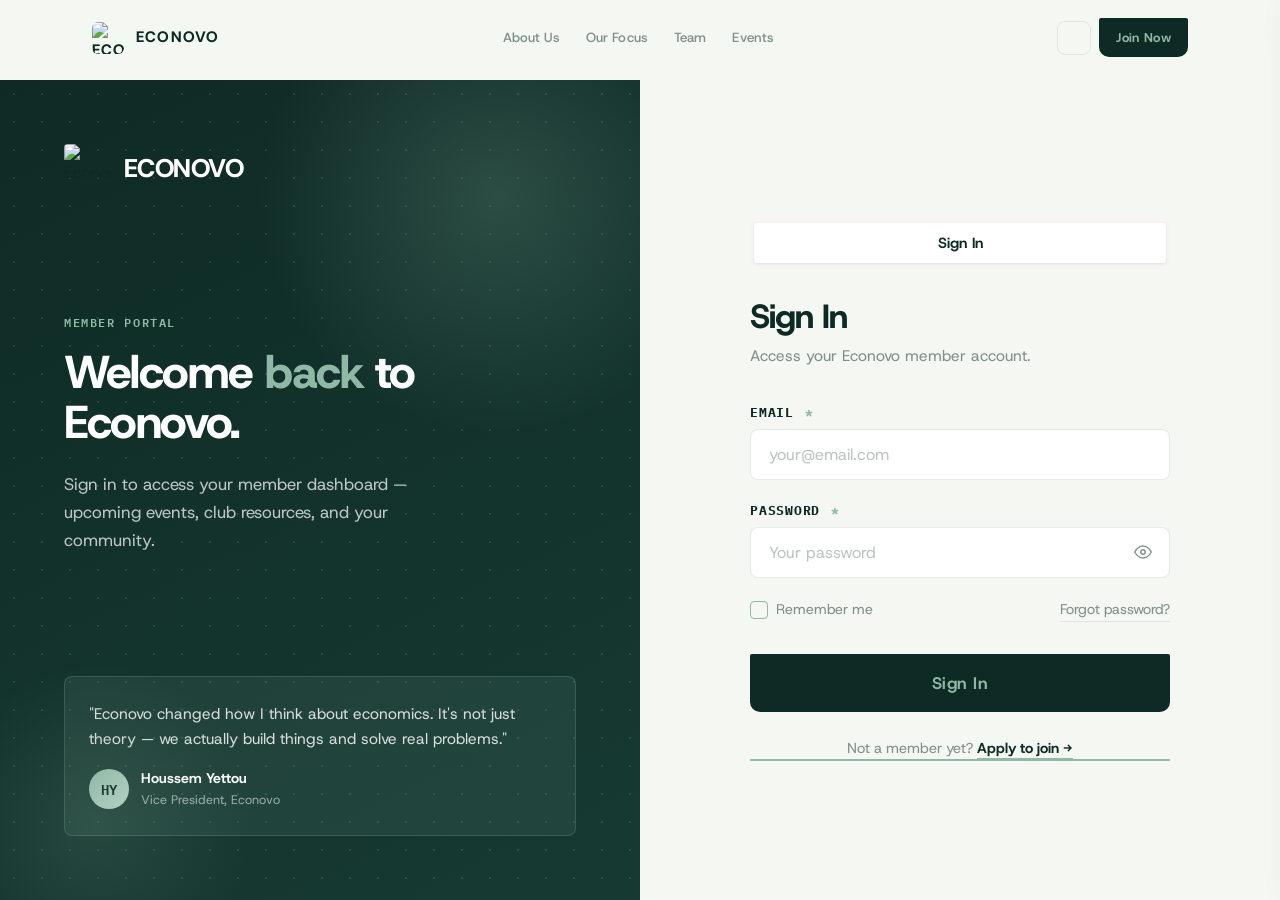
==== commit c213953b: "Add files via upload" ====
--- a/pages/admin.html
+++ b/pages/admin.html
@@ -6,12 +6,14 @@
 <title>Admin — Econovo Club</title>
 <meta name="robots" content="noindex, nofollow">
 <meta name="theme-color" content="#F4F7F2" id="themeColorMeta">
+<script>(function(){var t=localStorage.getItem('econovo-theme')||(window.matchMedia('(prefers-color-scheme:dark)').matches?'dark':'light');if(t&&t!=='light')document.documentElement.setAttribute('data-theme',t);})();</script>
 
 <link rel="preconnect" href="https://fonts.googleapis.com">
 <link rel="preconnect" href="https://fonts.gstatic.com" crossorigin>
 <link href="https://fonts.googleapis.com/css2?family=IBM+Plex+Mono:wght@400;500;600;700&family=IBM+Plex+Sans+Arabic:wght@400;500;600;700;800&display=swap" rel="stylesheet">
 
 <link rel="stylesheet" href="../css/style.css">
+<link rel="stylesheet" href="../css/themes.css">
 <link rel="stylesheet" href="../css/components.css">
 <script src="https://unpkg.com/lucide@latest"></script>
 </head>
@@ -74,7 +76,7 @@
     background: var(--obsidian); color: var(--sage);
     padding: 2px 8px; border-radius: var(--r-pill); letter-spacing: .08em;
 }
-[data-theme="dark"] .admin-brand .tag { background: var(--sage); color: var(--obsidian); }
+[data-theme] .admin-brand .tag{ background: var(--sage); color: var(--obsidian); }
 
 .admin-topbar-right { margin-left: auto; display: flex; align-items: center; gap: 8px; }
 .back-to-site {
@@ -94,7 +96,7 @@
 }
 .admin-who .av {
     width: 24px; height: 24px; border-radius: 50%;
-    background: linear-gradient(135deg, var(--obsidian), #1a4035);
+    background: linear-gradient(135deg, var(--obsidian), var(--obsidian-2));
     color: var(--sage); display: flex; align-items: center; justify-content: center;
     font-size: .58rem; font-weight: 800; overflow: hidden; flex-shrink: 0;
 }
@@ -129,7 +131,7 @@
     color: var(--obsidian); font-weight: 700;
     border: 1px solid rgba(143,184,166,.2);
 }
-[data-theme="dark"] .admin-nav-link.active { color: var(--sage); }
+[data-theme] .admin-nav-link.active{ color: var(--sage); }
 .admin-nav-link.active::before {
     content: ''; position: absolute; left: -1px; top: 4px; bottom: 4px;
     width: 3px; background: var(--sage); border-radius: 0 3px 3px 0;
@@ -187,7 +189,7 @@
 .member-card:hover { box-shadow: var(--shadow-md); border-color: rgba(143,184,166,.25); }
 .member-av {
     width: 44px; height: 44px; border-radius: 12px; flex-shrink: 0;
-    background: linear-gradient(135deg, var(--obsidian), #1a4035);
+    background: linear-gradient(135deg, var(--obsidian), var(--obsidian-2));
     color: var(--sage); display: flex; align-items: center; justify-content: center;
     font-size: .8rem; font-weight: 800; overflow: hidden;
 }
@@ -207,8 +209,8 @@
 }
 .btn-approve svg, .btn-reject svg { width: 13px; height: 13px; }
 .btn-approve { background: var(--obsidian); color: var(--sage); }
-.btn-approve:hover { background: #0a1e1a; transform: translateY(-1px); box-shadow: 0 4px 14px rgba(14,42,36,.25); }
-[data-theme="dark"] .btn-approve { background: var(--sage); color: var(--obsidian); }
+.btn-approve:hover { background: var(--obsidian-2); transform: translateY(-1px); box-shadow: 0 4px 14px rgba(14,42,36,.25); }
+[data-theme] .btn-approve{ background: var(--sage); color: var(--obsidian); }
 .btn-reject { background: transparent; border-color: rgba(200,80,80,.3); color: #c94444; }
 .btn-reject:hover { background: rgba(200,80,80,.07); }
 
@@ -252,8 +254,8 @@
     border: none; cursor: pointer;
     transition: background 150ms, transform 150ms, box-shadow 150ms;
 }
-.btn-publish-admin:hover { background: #0a1e1a; transform: translateY(-1px); box-shadow: 0 6px 18px rgba(14,42,36,.25); }
-[data-theme="dark"] .btn-publish-admin { background: var(--sage); color: var(--obsidian); }
+.btn-publish-admin:hover { background: var(--obsidian-2); transform: translateY(-1px); box-shadow: 0 6px 18px rgba(14,42,36,.25); }
+[data-theme] .btn-publish-admin{ background: var(--sage); color: var(--obsidian); }
 .btn-publish-admin:disabled { opacity: .5; cursor: not-allowed; transform: none; box-shadow: none; }
 
 /* ── List rows for existing announcements/events ── */
@@ -282,7 +284,7 @@
     flex-shrink: 0;
 }
 .status-pill.published { background: rgba(143,184,166,.15); color: var(--obsidian); border: 1px solid rgba(143,184,166,.25); }
-[data-theme="dark"] .status-pill.published { color: var(--sage); }
+[data-theme] .status-pill.published{ color: var(--sage); }
 .status-pill.draft { background: var(--bg-muted); color: var(--text-muted); border: 1px solid var(--line); }
 
 /* ── Members table (all members view) ── */
@@ -291,7 +293,7 @@
     padding: 2px 8px; border-radius: var(--r-pill); text-transform: uppercase; letter-spacing: .06em;
 }
 .role-pill.admin { background: var(--obsidian); color: var(--sage); }
-[data-theme="dark"] .role-pill.admin { background: var(--sage); color: var(--obsidian); }
+[data-theme] .role-pill.admin{ background: var(--sage); color: var(--obsidian); }
 .role-pill.member { background: var(--bg-muted); color: var(--text-soft); border: 1px solid var(--line); }
 
 #toast {
@@ -299,6 +301,37 @@
     padding: 10px 20px; border-radius: 10px; font-size: .83rem; font-weight: 600;
     z-index: 9999; opacity: 0; transition: opacity .22s, transform .22s;
     pointer-events: none; max-width: 320px; text-align: center; color: #fff;
+}
+
+/* ── THEME PICKER — mirrors pages/dashboard.html exactly ── */
+.theme-grid {
+    display: grid; grid-template-columns: repeat(auto-fill, minmax(96px, 1fr));
+    gap: 10px;
+}
+.theme-swatch {
+    position: relative; border-radius: 12px; overflow: hidden;
+    border: 2px solid var(--line); cursor: pointer;
+    transition: border-color 180ms ease, transform 180ms ease;
+    background: var(--bg-raised);
+}
+.theme-swatch:active { transform: scale(.96); }
+.theme-swatch.selected { border-color: var(--sage); }
+.theme-swatch.selected::after {
+    content: ''; position: absolute; top: 6px; right: 6px;
+    width: 16px; height: 16px; border-radius: 50%;
+    background: var(--sage);
+    background-image: url("data:image/svg+xml,%3Csvg xmlns='http://www.w3.org/2000/svg' viewBox='0 0 24 24' fill='none' stroke='white' stroke-width='3' stroke-linecap='round' stroke-linejoin='round'%3E%3Cpolyline points='20 6 9 17 4 12'/%3E%3C/svg%3E");
+    background-size: 10px 10px; background-position: center; background-repeat: no-repeat;
+    box-shadow: 0 1px 4px rgba(0,0,0,.3);
+}
+.theme-swatch-preview { height: 56px; display: flex; }
+.theme-swatch-preview span { flex: 1; }
+.theme-swatch-name {
+    font-size: .68rem; font-weight: 600; padding: 6px 8px 7px;
+    color: var(--text); text-align: left; letter-spacing: -.01em;
+}
+@media (max-width: 480px) {
+    .theme-grid { grid-template-columns: repeat(3, 1fr); }
 }
 
 @media (max-width: 900px) {
@@ -361,6 +394,10 @@
             </div>
 
             <div class="admin-nav-label">System</div>
+            <div class="admin-nav-link" data-view="appearance">
+                <svg viewBox="0 0 24 24" fill="none" stroke="currentColor" stroke-width="1.75"><circle cx="12" cy="12" r="4"/><path d="M12 2v2M12 20v2M4.93 4.93l1.41 1.41M17.66 17.66l1.41 1.41M2 12h2M20 12h2M6.34 17.66l-1.41 1.41M19.07 4.93l-1.41 1.41"/></svg>
+                Appearance
+            </div>
             <div class="admin-nav-link" data-view="log">
                 <svg viewBox="0 0 24 24" fill="none" stroke="currentColor" stroke-width="1.75"><path d="M12 8v4l3 3"/><circle cx="12" cy="12" r="9"/></svg>
                 Activity Log
@@ -471,6 +508,16 @@
                 <div id="evList"><div class="admin-loading">Loading…</div></div>
             </section>
 
+            <!-- ═══ APPEARANCE ═══ -->
+            <section class="admin-view" id="view-appearance">
+                <div class="admin-hdr">
+                    <div class="admin-eyebrow">Personalization</div>
+                    <h1 class="admin-title">Appearance</h1>
+                    <p class="admin-sub">Pick a look for the admin panel. This is the same theme picker members see in Profile — applies instantly and syncs across the whole portal on this device.</p>
+                </div>
+                <div class="theme-grid" id="themeGrid"></div>
+            </section>
+
             <!-- ═══ ACTIVITY LOG ═══ -->
             <section class="admin-view" id="view-log">
                 <div class="admin-hdr">
--- a/css/style.css
+++ b/css/style.css
@@ -42,7 +42,7 @@
     --color-line:      var(--line);
     --color-sage-dim:  var(--sage-dim);
     --brand-accent:    var(--sage);
-    --gradient-primary: linear-gradient(155deg, var(--obsidian) 0%, #163a32 100%);
+    --gradient-primary: linear-gradient(155deg, var(--obsidian) 0%, var(--obsidian-2) 100%);
     --gradient-sage:    linear-gradient(135deg, var(--sage) 0%, var(--sage-light) 100%);
 
     /* ── Elevation — tinted to obsidian-green (not raw black) ── */
@@ -109,7 +109,7 @@
     --obsidian-2:#0E2A24;
     --sage-dim:  rgba(143,184,166,.08);
     --sage-glow: rgba(143,184,166,.10);
-    --gradient-primary: linear-gradient(155deg, #111 0%, #0E2A24 100%);
+    --gradient-primary: linear-gradient(155deg, var(--obsidian) 0%, var(--obsidian-2) 100%);
     --shadow-sm:    0 1px 3px rgba(0,0,0,.28), 0 1px 2px rgba(0,0,0,.18);
     --shadow-md:    0 4px 16px rgba(0,0,0,.34), 0 1px 4px rgba(0,0,0,.20);
     --shadow-hover: 0 10px 32px rgba(0,0,0,.42), 0 4px 10px rgba(0,0,0,.24);
--- a/css/themes.css
+++ b/css/themes.css
@@ -0,0 +1,165 @@
+/* ==========================================================================
+   ECONOVO — themes.css
+   Single source of truth for all 12 palettes. Load AFTER style.css and
+   BEFORE components.css / sections.css / posts.css in every page
+   (index.html, pages/dashboard.html, pages/admin.html) so the same
+   [data-theme="…"] attribute on <html> re-skins the entire site.
+
+   Each block re-defines the same semantic tokens style.css already
+   declares in :root — nothing else needs to change, because every
+   component file consumes var(--bg), var(--text), var(--sage), etc.
+
+   Sources (official palette values):
+   nordtheme.com · rosepinetheme.com · github.com/catppuccin ·
+   draculatheme.com · Gruvbox · ethanschoonover.com/solarized ·
+   Tokyo Night (storm) · Everforest · Ayu Mirage · One Dark (Atom)
+   ========================================================================== */
+
+/* ── Nord — arctic blues ── */
+[data-theme="nord"] {
+    --bg: #2e3440; --bg-raised: #3b4252; --bg-muted: #343a46; --bg-sunken: #2a303c;
+    --text: #eceff4; --text-soft: rgba(236,239,244,.68); --text-muted: rgba(236,239,244,.32);
+    --line: rgba(236,239,244,.1); --rule: rgba(236,239,244,.1);
+    --obsidian: #2e3440; --obsidian-2: #4c566a; --brand: #2e3440; --brand-dark: #2e3440;
+    --sage: #88c0d0; --sage-light: #8fbcbb; --sage-dark: #5e81ac;
+    --sage-dim: rgba(136,192,208,.14); --sage-glow: rgba(136,192,208,.18);
+    --gradient-primary: linear-gradient(155deg, #2e3440 0%, #4c566a 100%);
+    --shadow-sm: 0 1px 3px rgba(0,0,0,.25); --shadow-md: 0 4px 16px rgba(0,0,0,.32);
+    --shadow-hover: 0 10px 32px rgba(0,0,0,.38); --shadow-lg: 0 20px 60px rgba(0,0,0,.46);
+}
+
+/* ── Rosé Pine — soho vibes ── */
+[data-theme="rosepine"] {
+    --bg: #191724; --bg-raised: #1f1d2e; --bg-muted: #26233a; --bg-sunken: #16141f;
+    --text: #e0def4; --text-soft: rgba(224,222,244,.68); --text-muted: rgba(224,222,244,.32);
+    --line: rgba(224,222,244,.1); --rule: rgba(224,222,244,.1);
+    --obsidian: #191724; --obsidian-2: #403d52; --brand: #191724; --brand-dark: #191724;
+    --sage: #ebbcba; --sage-light: #f6c177; --sage-dark: #c4a7e7;
+    --sage-dim: rgba(235,188,186,.14); --sage-glow: rgba(235,188,186,.18);
+    --gradient-primary: linear-gradient(155deg, #191724 0%, #403d52 100%);
+    --shadow-sm: 0 1px 3px rgba(0,0,0,.3); --shadow-md: 0 4px 16px rgba(0,0,0,.38);
+    --shadow-hover: 0 10px 32px rgba(0,0,0,.44); --shadow-lg: 0 20px 60px rgba(0,0,0,.52);
+}
+
+/* ── Rosé Pine Dawn — light sibling ── */
+[data-theme="rosepine-dawn"] {
+    --bg: #faf4ed; --bg-raised: #fffaf3; --bg-muted: #f2e9e1; --bg-sunken: #f2e9e1;
+    --text: #575279; --text-soft: rgba(87,82,121,.68); --text-muted: rgba(87,82,121,.4);
+    --line: rgba(87,82,121,.12); --rule: rgba(87,82,121,.12);
+    --obsidian: #575279; --obsidian-2: #403d52; --brand: #575279; --brand-dark: #575279;
+    --sage: #286983; --sage-light: #56949f; --sage-dark: #907aa9;
+    --sage-dim: rgba(40,105,131,.1); --sage-glow: rgba(40,105,131,.14);
+    --gradient-primary: linear-gradient(155deg, #575279 0%, #286983 100%);
+    --shadow-sm: 0 1px 3px rgba(87,82,121,.08); --shadow-md: 0 4px 16px rgba(87,82,121,.1);
+    --shadow-hover: 0 10px 32px rgba(87,82,121,.13); --shadow-lg: 0 20px 60px rgba(87,82,121,.16);
+}
+
+/* ── Catppuccin Mocha — soothing pastels ── */
+[data-theme="catppuccin"] {
+    --bg: #1e1e2e; --bg-raised: #262637; --bg-muted: #202030; --bg-sunken: #181825;
+    --text: #cdd6f4; --text-soft: rgba(205,214,244,.68); --text-muted: rgba(205,214,244,.32);
+    --line: rgba(205,214,244,.1); --rule: rgba(205,214,244,.1);
+    --obsidian: #1e1e2e; --obsidian-2: #45475a; --brand: #1e1e2e; --brand-dark: #1e1e2e;
+    --sage: #cba6f7; --sage-light: #f5c2e7; --sage-dark: #89b4fa;
+    --sage-dim: rgba(203,166,247,.14); --sage-glow: rgba(203,166,247,.18);
+    --gradient-primary: linear-gradient(155deg, #1e1e2e 0%, #45475a 100%);
+    --shadow-sm: 0 1px 3px rgba(0,0,0,.3); --shadow-md: 0 4px 16px rgba(0,0,0,.38);
+    --shadow-hover: 0 10px 32px rgba(0,0,0,.44); --shadow-lg: 0 20px 60px rgba(0,0,0,.52);
+}
+
+/* ── Dracula — beloved by developers ── */
+[data-theme="dracula"] {
+    --bg: #282a36; --bg-raised: #333544; --bg-muted: #2e3040; --bg-sunken: #21222c;
+    --text: #f8f8f2; --text-soft: rgba(248,248,242,.7); --text-muted: rgba(248,248,242,.32);
+    --line: rgba(248,248,242,.1); --rule: rgba(248,248,242,.1);
+    --obsidian: #282a36; --obsidian-2: #44475a; --brand: #282a36; --brand-dark: #282a36;
+    --sage: #bd93f9; --sage-light: #ff79c6; --sage-dark: #6272a4;
+    --sage-dim: rgba(189,147,249,.14); --sage-glow: rgba(189,147,249,.18);
+    --gradient-primary: linear-gradient(155deg, #282a36 0%, #44475a 100%);
+    --shadow-sm: 0 1px 3px rgba(0,0,0,.3); --shadow-md: 0 4px 16px rgba(0,0,0,.38);
+    --shadow-hover: 0 10px 32px rgba(0,0,0,.44); --shadow-lg: 0 20px 60px rgba(0,0,0,.52);
+}
+
+/* ── Gruvbox — warm retro contrast ── */
+[data-theme="gruvbox"] {
+    --bg: #282828; --bg-raised: #32302f; --bg-muted: #2d2b2a; --bg-sunken: #1d2021;
+    --text: #ebdbb2; --text-soft: rgba(235,219,178,.7); --text-muted: rgba(235,219,178,.32);
+    --line: rgba(235,219,178,.1); --rule: rgba(235,219,178,.1);
+    --obsidian: #282828; --obsidian-2: #504945; --brand: #282828; --brand-dark: #282828;
+    --sage: #d79921; --sage-light: #fabd2f; --sage-dark: #98971a;
+    --sage-dim: rgba(215,153,33,.14); --sage-glow: rgba(215,153,33,.18);
+    --gradient-primary: linear-gradient(155deg, #282828 0%, #504945 100%);
+    --shadow-sm: 0 1px 3px rgba(0,0,0,.3); --shadow-md: 0 4px 16px rgba(0,0,0,.36);
+    --shadow-hover: 0 10px 32px rgba(0,0,0,.42); --shadow-lg: 0 20px 60px rgba(0,0,0,.5);
+}
+
+/* ── Solarized Light — precision-engineered ── */
+[data-theme="solarized"] {
+    --bg: #fdf6e3; --bg-raised: #f6efdc; --bg-muted: #eee8d5; --bg-sunken: #eee8d5;
+    --text: #073642; --text-soft: rgba(7,54,66,.68); --text-muted: rgba(7,54,66,.4);
+    --line: rgba(7,54,66,.12); --rule: rgba(7,54,66,.12);
+    --obsidian: #073642; --obsidian-2: #586e75; --brand: #073642; --brand-dark: #073642;
+    --sage: #268bd2; --sage-light: #2aa198; --sage-dark: #6c71c4;
+    --sage-dim: rgba(38,139,210,.1); --sage-glow: rgba(38,139,210,.14);
+    --gradient-primary: linear-gradient(155deg, #073642 0%, #268bd2 100%);
+    --shadow-sm: 0 1px 3px rgba(7,54,66,.08); --shadow-md: 0 4px 16px rgba(7,54,66,.1);
+    --shadow-hover: 0 10px 32px rgba(7,54,66,.13); --shadow-lg: 0 20px 60px rgba(7,54,66,.16);
+}
+
+/* ── Tokyo Night Storm ── */
+[data-theme="tokyonight"] {
+    --bg: #24283b; --bg-raised: #2d3348; --bg-muted: #282e42; --bg-sunken: #1f2335;
+    --text: #c0caf5; --text-soft: rgba(192,202,245,.7); --text-muted: rgba(192,202,245,.32);
+    --line: rgba(192,202,245,.1); --rule: rgba(192,202,245,.1);
+    --obsidian: #24283b; --obsidian-2: #414868; --brand: #24283b; --brand-dark: #24283b;
+    --sage: #7aa2f7; --sage-light: #7dcfff; --sage-dark: #bb9af7;
+    --sage-dim: rgba(122,162,247,.14); --sage-glow: rgba(122,162,247,.18);
+    --gradient-primary: linear-gradient(155deg, #24283b 0%, #414868 100%);
+    --shadow-sm: 0 1px 3px rgba(0,0,0,.3); --shadow-md: 0 4px 16px rgba(0,0,0,.38);
+    --shadow-hover: 0 10px 32px rgba(0,0,0,.44); --shadow-lg: 0 20px 60px rgba(0,0,0,.52);
+}
+
+/* ── Everforest — lush forest calm ── */
+[data-theme="everforest"] {
+    --bg: #2d353b; --bg-raised: #374247; --bg-muted: #323d42; --bg-sunken: #272e33;
+    --text: #d3c6aa; --text-soft: rgba(211,198,170,.7); --text-muted: rgba(211,198,170,.32);
+    --line: rgba(211,198,170,.1); --rule: rgba(211,198,170,.1);
+    --obsidian: #2d353b; --obsidian-2: #4f5b58; --brand: #2d353b; --brand-dark: #2d353b;
+    --sage: #a7c080; --sage-light: #83c092; --sage-dark: #7fbbb3;
+    --sage-dim: rgba(167,192,128,.14); --sage-glow: rgba(167,192,128,.18);
+    --gradient-primary: linear-gradient(155deg, #2d353b 0%, #4f5b58 100%);
+    --shadow-sm: 0 1px 3px rgba(0,0,0,.28); --shadow-md: 0 4px 16px rgba(0,0,0,.34);
+    --shadow-hover: 0 10px 32px rgba(0,0,0,.4); --shadow-lg: 0 20px 60px rgba(0,0,0,.48);
+}
+
+/* ── Ayu Mirage — warm dusk tones ── */
+[data-theme="ayu"] {
+    --bg: #1f2430; --bg-raised: #272d3b; --bg-muted: #232834; --bg-sunken: #1a1f29;
+    --text: #cbccc6; --text-soft: rgba(203,204,198,.7); --text-muted: rgba(203,204,198,.32);
+    --line: rgba(203,204,198,.1); --rule: rgba(203,204,198,.1);
+    --obsidian: #1f2430; --obsidian-2: #3c4354; --brand: #1f2430; --brand-dark: #1f2430;
+    --sage: #ffa759; --sage-light: #ffd173; --sage-dark: #73d0ff;
+    --sage-dim: rgba(255,167,89,.14); --sage-glow: rgba(255,167,89,.18);
+    --gradient-primary: linear-gradient(155deg, #1f2430 0%, #3c4354 100%);
+    --shadow-sm: 0 1px 3px rgba(0,0,0,.3); --shadow-md: 0 4px 16px rgba(0,0,0,.38);
+    --shadow-hover: 0 10px 32px rgba(0,0,0,.44); --shadow-lg: 0 20px 60px rgba(0,0,0,.52);
+}
+
+/* ── One Dark — Atom's classic ── */
+[data-theme="onedark"] {
+    --bg: #282c34; --bg-raised: #333844; --bg-muted: #2e323c; --bg-sunken: #21252b;
+    --text: #abb2bf; --text-soft: rgba(171,178,191,.75); --text-muted: rgba(171,178,191,.36);
+    --line: rgba(171,178,191,.1); --rule: rgba(171,178,191,.1);
+    --obsidian: #282c34; --obsidian-2: #4b5263; --brand: #282c34; --brand-dark: #282c34;
+    --sage: #61afef; --sage-light: #56b6c2; --sage-dark: #c678dd;
+    --sage-dim: rgba(97,175,239,.14); --sage-glow: rgba(97,175,239,.18);
+    --gradient-primary: linear-gradient(155deg, #282c34 0%, #4b5263 100%);
+    --shadow-sm: 0 1px 3px rgba(0,0,0,.3); --shadow-md: 0 4px 16px rgba(0,0,0,.38);
+    --shadow-hover: 0 10px 32px rgba(0,0,0,.44); --shadow-lg: 0 20px 60px rgba(0,0,0,.52);
+}
+
+/* ── Reduced motion: theme switch itself should not animate colors
+     harshly for users who opt out of motion — instant swap instead ── */
+@media (prefers-reduced-motion: reduce) {
+    :root, [data-theme] { transition: none !important; }
+}
--- a/css/components.css
+++ b/css/components.css
@@ -258,8 +258,8 @@
     transform: translateY(-2px);
 }
 .btn-primary:active { transform: translateY(0) scale(.98); box-shadow: none; }
-[data-theme="dark"] .btn-primary { background: var(--sage); color: var(--obsidian); }
-[data-theme="dark"] .btn-primary:hover {
+[data-theme] .btn-primary{ background: var(--sage); color: var(--obsidian); }
+[data-theme] .btn-primary:hover{
     background: var(--sage-light);
     box-shadow: 0 8px 24px rgba(143,184,166,.22);
 }
@@ -326,7 +326,7 @@
                 transform var(--t-base) var(--ease-spring);
     flex-shrink: 0;
 }
-[data-theme="dark"] .icon-tile { color: var(--sage); }
+[data-theme] .icon-tile{ color: var(--sage); }
 .card:hover .icon-tile {
     background: rgba(143,184,166,.22);
     color: var(--obsidian);
@@ -358,7 +358,7 @@
     transition: background var(--t-base);
 }
 .floating-badge:hover .icon-wrap { background: var(--sage); }
-[data-theme="dark"] .floating-badge .icon-wrap { color: var(--sage); }
+[data-theme] .floating-badge .icon-wrap{ color: var(--sage); }
 
 .floating-tag {
     position: absolute; top: -14px; right: -10px;
@@ -425,7 +425,7 @@
     color: var(--obsidian);
     border: 1px solid rgba(143,184,166,.3);
 }
-[data-theme="dark"] .pill-open { color: var(--sage); }
+[data-theme] .pill-open{ color: var(--sage); }
 .pill-open::before {
     content: '';
     width: 5px; height: 5px;
